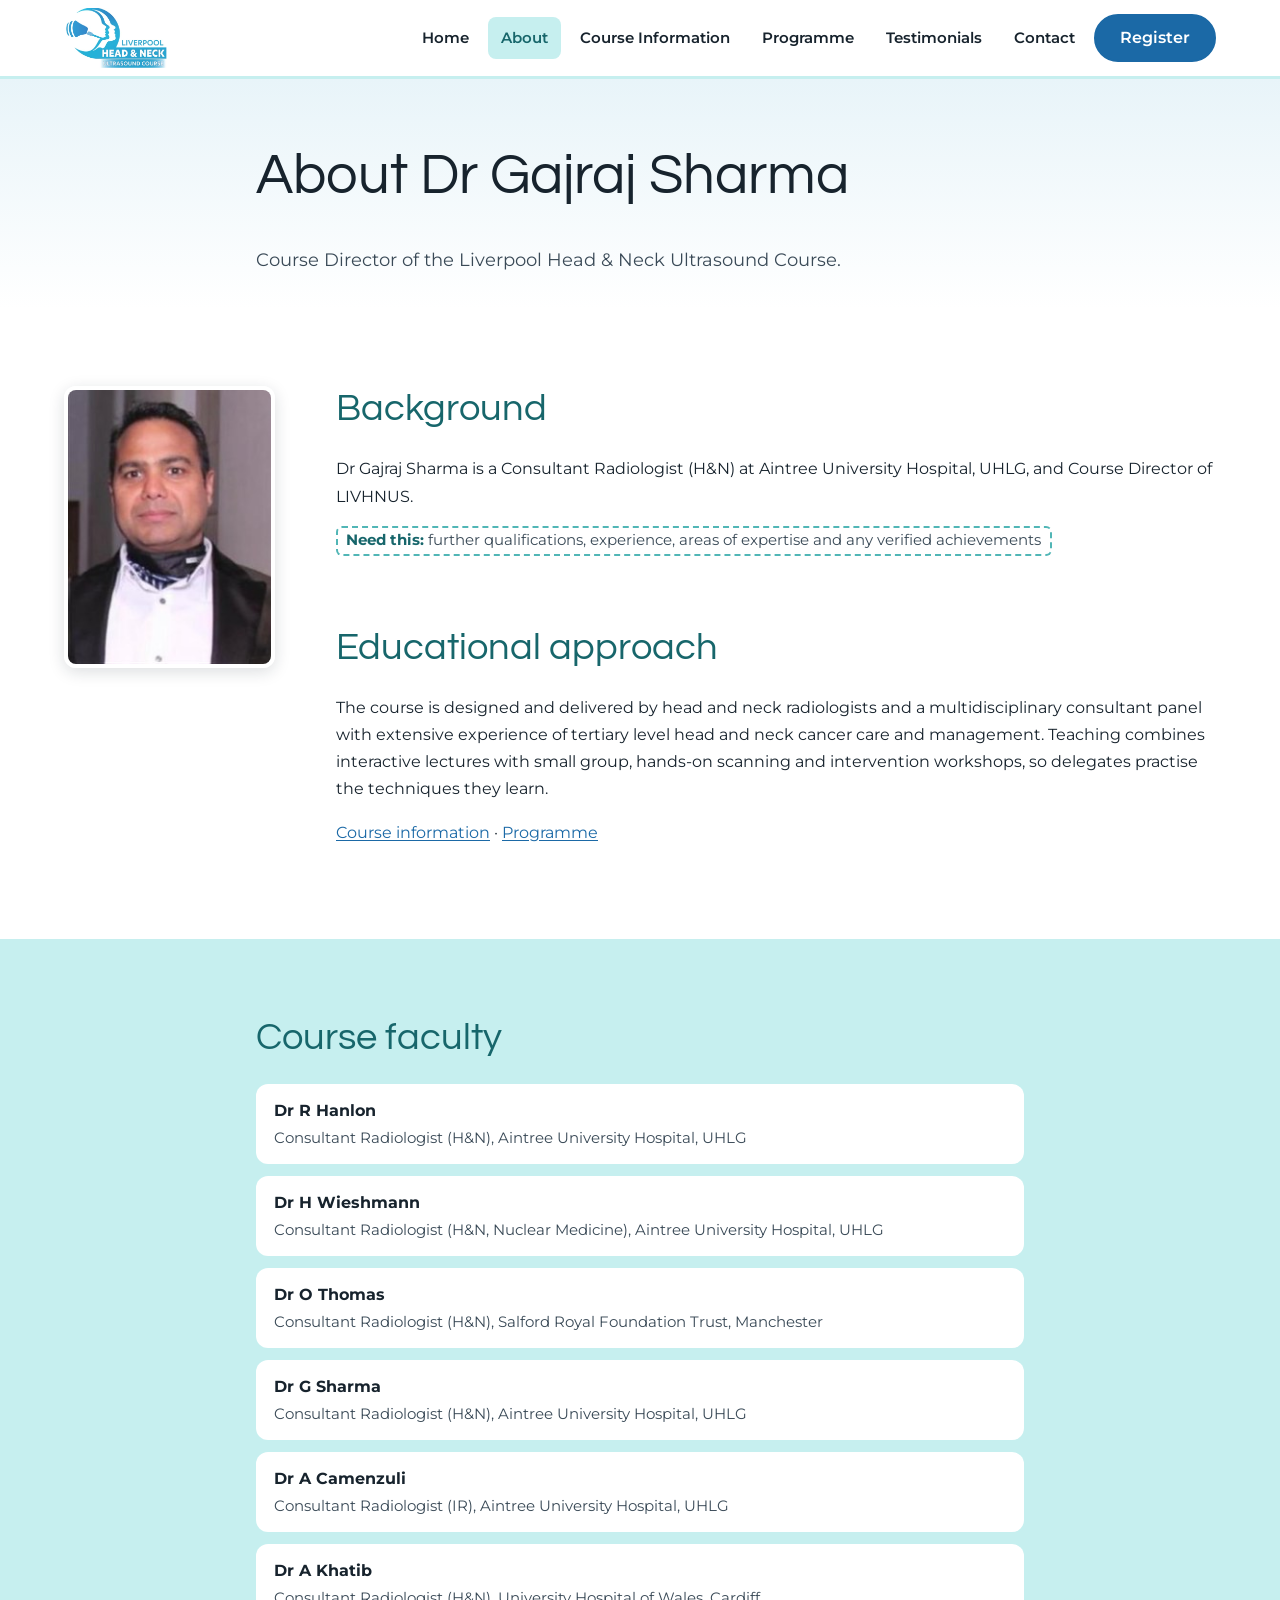
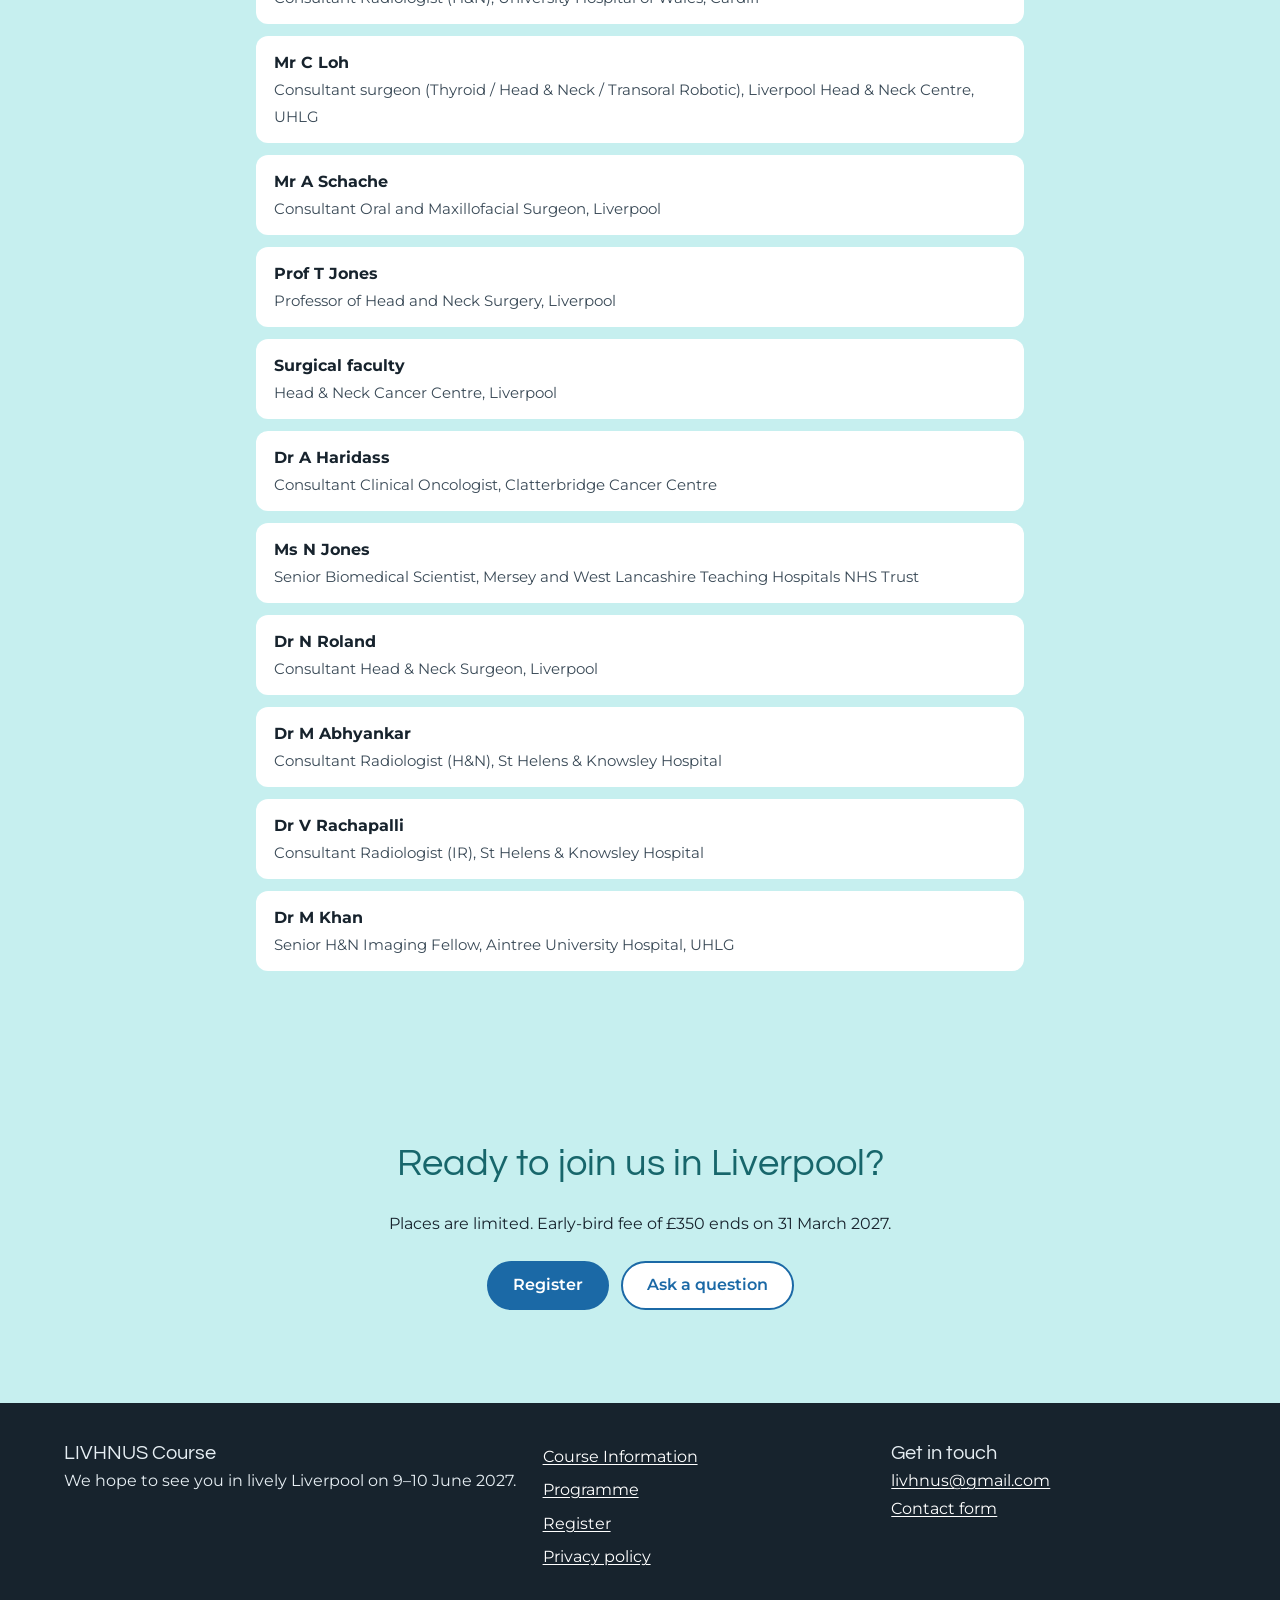
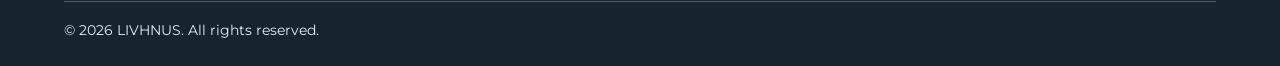
==== about/index.html @ 43c14c5c "Add files via upload" ====
<!DOCTYPE html>
<html lang="en-GB" class="no-js">
<head>
<meta charset="utf-8">
<meta name="viewport" content="width=device-width, initial-scale=1">
<title>About Dr Gajraj Sharma and the Faculty | LIVHNUS</title>
<meta name="description" content="Meet Dr Gajraj Sharma, Consultant Radiologist (H&amp;N) and Course Director of the Liverpool Head &amp; Neck Ultrasound Course, and the course faculty.">
<link rel="canonical" href="https://livhnus.com/about/">
<meta property="og:type" content="website">
<meta property="og:site_name" content="LIVHNUS">
<meta property="og:title" content="About Dr Gajraj Sharma and the Faculty | LIVHNUS">
<meta property="og:description" content="Meet Dr Gajraj Sharma, Consultant Radiologist (H&amp;N) and Course Director of the Liverpool Head &amp; Neck Ultrasound Course, and the course faculty.">
<meta property="og:url" content="https://livhnus.com/about/">
<meta property="og:image" content="https://livhnus.com/assets/images/og-image.jpg">
<meta property="og:image:alt" content="Liverpool Head &amp; Neck Ultrasound Course logo">
<meta name="twitter:card" content="summary_large_image">
<meta name="theme-color" content="#1b69a6">
<link rel="icon" type="image/png" href="../assets/images/favicon-192.png">
<link rel="apple-touch-icon" href="../assets/images/apple-touch-icon.png">
<link rel="preload" href="../assets/fonts/montserrat-latin-400-normal.woff2" as="font" type="font/woff2" crossorigin>
<link rel="preload" href="../assets/fonts/questrial-latin-400-normal.woff2" as="font" type="font/woff2" crossorigin>
<link rel="stylesheet" href="../assets/css/styles.css">

<script>document.documentElement.className='js';</script>
</head>
<body>
<a class="skip-link" href="#main">Skip to main content</a>
<header class="site-header">
  <div class="container header-inner">
    <a class="brand" href="../"><picture><source type="image/webp" srcset="../assets/images/logo-400.webp 400w, ../assets/images/logo-800.webp 800w" sizes="100px"><img class="brand-logo" src="../assets/images/logo-800.png" srcset="../assets/images/logo-400.png 400w, ../assets/images/logo-800.png 800w" sizes="100px" width="96" height="56" alt="Liverpool Head &amp; Neck Ultrasound Course logo" fetchpriority="high"></picture></a>
    <button class="nav-toggle" type="button" aria-expanded="false" aria-controls="site-nav">Menu</button>
    <nav id="site-nav" class="site-nav" aria-label="Main"><ul><li><a href="../">Home</a></li><li><a href="../about/" aria-current="page">About</a></li><li><a href="../course-information/">Course Information</a></li><li><a href="../programme/">Programme</a></li><li><a href="../testimonials/">Testimonials</a></li><li><a href="../contact/">Contact</a></li><li><a class="btn btn-primary nav-cta" href="../register/">Register</a></li></ul></nav>
  </div>
</header>
<main id="main">

<section class="page-head"><div class="container narrow"><h1>About Dr Gajraj Sharma</h1>
<p class="lead">Course Director of the Liverpool Head & Neck Ultrasound Course.</p></div></section>
<section class="section"><div class="container split">
<img class="portrait" src="../assets/images/dr-gajraj-sharma.jpg" width="211" height="285" alt="Portrait of Dr Gajraj Sharma">
<div>
<h2>Background</h2>
<p>Dr Gajraj Sharma is a Consultant Radiologist (H&amp;N) at Aintree University Hospital, UHLG, and Course Director of LIVHNUS.</p>
<p><span class="placeholder"><b>Need this:</b> further qualifications, experience, areas of expertise and any verified achievements</span></p>
<h2>Educational approach</h2>
<p>The course is designed and delivered by head and neck radiologists and a multidisciplinary consultant panel with extensive experience of tertiary level head and neck cancer care and management. Teaching combines interactive lectures with small group, hands-on scanning and intervention workshops, so delegates practise the techniques they learn.</p>
<p><a href="../course-information/">Course information</a> &middot; <a href="../programme/">Programme</a></p>
</div></div></section>
<section class="section aqua"><div class="container narrow">
<h2>Course faculty</h2>
<ul class="faculty-list"><li><strong>Dr R Hanlon</strong><span>Consultant Radiologist (H&amp;N), Aintree University Hospital, UHLG</span></li><li><strong>Dr H Wieshmann</strong><span>Consultant Radiologist (H&amp;N, Nuclear Medicine), Aintree University Hospital, UHLG</span></li><li><strong>Dr O Thomas</strong><span>Consultant Radiologist (H&amp;N), Salford Royal Foundation Trust, Manchester</span></li><li><strong>Dr G Sharma</strong><span>Consultant Radiologist (H&amp;N), Aintree University Hospital, UHLG</span></li><li><strong>Dr A Camenzuli</strong><span>Consultant Radiologist (IR), Aintree University Hospital, UHLG</span></li><li><strong>Dr A Khatib</strong><span>Consultant Radiologist (H&amp;N), University Hospital of Wales, Cardiff</span></li><li><strong>Mr C Loh</strong><span>Consultant surgeon (Thyroid / Head &amp; Neck / Transoral Robotic), Liverpool Head &amp; Neck Centre, UHLG</span></li><li><strong>Mr A Schache</strong><span>Consultant Oral and Maxillofacial Surgeon, Liverpool</span></li><li><strong>Prof T Jones</strong><span>Professor of Head and Neck Surgery, Liverpool</span></li><li><strong>Surgical faculty</strong><span>Head &amp; Neck Cancer Centre, Liverpool</span></li><li><strong>Dr A Haridass</strong><span>Consultant Clinical Oncologist, Clatterbridge Cancer Centre</span></li><li><strong>Ms N Jones</strong><span>Senior Biomedical Scientist, Mersey and West Lancashire Teaching Hospitals NHS Trust</span></li><li><strong>Dr N Roland</strong><span>Consultant Head &amp; Neck Surgeon, Liverpool</span></li><li><strong>Dr M Abhyankar</strong><span>Consultant Radiologist (H&amp;N), St Helens &amp; Knowsley Hospital</span></li><li><strong>Dr V Rachapalli</strong><span>Consultant Radiologist (IR), St Helens &amp; Knowsley Hospital</span></li><li><strong>Dr M Khan</strong><span>Senior H&amp;N Imaging Fellow, Aintree University Hospital, UHLG</span></li></ul>
</div></section>
<section class="section band"><div class="container narrow center">
<h2>Ready to join us in Liverpool?</h2>
<p>Places are limited. Early-bird fee of &pound;350 ends on 31 March 2027.</p>
<p class="actions"><a class="btn btn-primary" href="../register/">Register</a> <a class="btn btn-secondary" href="../contact/">Ask a question</a></p>
</div></section>

</main>
<footer class="site-footer">
  <div class="container footer-grid">
    <div>
      <p class="footer-brand">LIVHNUS Course</p>
      <p>We hope to see you in lively Liverpool on 9–10 June 2027.</p>
    </div>
    <nav aria-label="Footer">
      <ul class="footer-links">
        <li><a href="../course-information/">Course Information</a></li>
        <li><a href="../programme/">Programme</a></li>
        <li><a href="../register/">Register</a></li>
        <li><a href="../privacy-policy/">Privacy policy</a></li>
      </ul>
    </nav>
    <div>
      <p class="footer-brand">Get in touch</p>
      <p><a href="mailto:livhnus@gmail.com">livhnus@gmail.com</a><br><a href="../contact/">Contact form</a></p>
    </div>
  </div>
  <div class="container"><p class="copyright">&copy; <span data-year>2026</span> LIVHNUS. All rights reserved.</p></div>
</footer>
<script src="../assets/js/config.js"></script>
<script src="../assets/js/main.js"></script>
</body>
</html>
---- assets/css/styles.css ----
/* LIVHNUS shared styles.
   Brand source: the Canva design (Montserrat body, Questrial headings, aqua #c6efef and teal #51b6b6 sections,
   blues from the logo). Colours that carry text are deepened slightly so they pass WCAG AA contrast. */
@font-face{font-family:Montserrat;font-weight:400;font-style:normal;font-display:swap;src:url(../fonts/montserrat-latin-400-normal.woff2) format("woff2")}
@font-face{font-family:Montserrat;font-weight:600;font-style:normal;font-display:swap;src:url(../fonts/montserrat-latin-600-normal.woff2) format("woff2")}
@font-face{font-family:Montserrat;font-weight:700;font-style:normal;font-display:swap;src:url(../fonts/montserrat-latin-700-normal.woff2) format("woff2")}
@font-face{font-family:Questrial;font-weight:400;font-style:normal;font-display:swap;src:url(../fonts/questrial-latin-400-normal.woff2) format("woff2")}

:root{
  --aqua:#c6efef;          /* Canva section background */
  --aqua-soft:#e8f4f9;     /* Canva hero tint */
  --teal:#51b6b6;          /* Canva teal: accents and borders only (2.4:1 with white text) */
  --teal-deep:#1f7a7e;     /* teal for text-bearing bands (5.1:1 with white) */
  --teal-ink:#17666b;      /* teal headings on aqua */
  --blue:#2e86c8;          /* logo blue */
  --blue-deep:#1b69a6;     /* buttons and links (5.8:1 with white) */
  --text:#17232d;
  --text-muted:#3a4a57;
  --bg:#fff;
  --border:#b9dcdc;
    --font-body:Montserrat,system-ui,-apple-system,"Segoe UI",Roboto,Arial,sans-serif;
  --font-heading:Questrial,Montserrat,system-ui,-apple-system,"Segoe UI",Roboto,Arial,sans-serif;
  --radius:12px;
  --space:clamp(2.75rem,6vw,5rem);
}
*,*::before,*::after{box-sizing:border-box}
html{-webkit-text-size-adjust:100%}
body{margin:0;font:400 1rem/1.7 var(--font-body);color:var(--text);background:var(--bg)}
img{max-width:100%;height:auto;display:block}
h1,h2,h3{font-family:var(--font-heading);font-weight:400;line-height:1.2;color:var(--text);margin:0 0 .6em}
h1{font-size:clamp(2.1rem,5.2vw,3.5rem)}
h2{font-size:clamp(1.7rem,3.6vw,2.4rem);color:var(--teal-ink);margin-top:1.8em}
h3{font-size:1.2rem}
section>.container>h2:first-child,.split>div>h2:first-child{margin-top:0}
p,ul,ol,dl{margin:0 0 1em}
a{color:var(--blue-deep);text-underline-offset:.15em}
a:hover{color:var(--teal-ink)}
:focus-visible{outline:3px solid var(--blue-deep);outline-offset:3px;border-radius:3px}
.container{width:min(100% - 2.5rem,72rem);margin-inline:auto}
.narrow{max-width:48rem}
.center{text-align:center}
.muted{color:var(--text-muted)}
.skip-link{position:absolute;left:-999px;top:0;background:var(--blue-deep);color:#fff;padding:.75rem 1rem;z-index:100}
.skip-link:focus{left:0}

/* Header and navigation: without JS the nav is always visible */
.site-header{background:#fff;border-bottom:3px solid var(--aqua);position:sticky;top:0;z-index:50}
.header-inner{display:flex;flex-wrap:wrap;align-items:center;justify-content:space-between;gap:.5rem 1rem;padding-block:.5rem}
.brand{display:block;line-height:0}
.brand-logo{width:auto;height:52px}
.site-nav ul{list-style:none;margin:0;padding:0;display:flex;flex-wrap:wrap;gap:.25rem .4rem;align-items:center}
.site-nav a:not(.btn){display:block;padding:.5rem .8rem;color:var(--text);text-decoration:none;border-radius:8px;font-weight:600;font-size:.95rem}
.site-nav a:not(.btn):hover{background:var(--aqua)}
.site-nav a[aria-current="page"]:not(.btn){background:var(--aqua);color:var(--teal-ink)}
.nav-toggle{display:none}
.js .nav-toggle{display:inline-block;background:#fff;border:2px solid var(--teal);border-radius:8px;padding:.5rem 1rem;font:600 .95rem var(--font-body);color:var(--text);cursor:pointer}
.js .site-nav{display:none;width:100%}
.js .site-nav.open{display:block}
.js .site-nav ul{flex-direction:column;align-items:stretch;padding-bottom:.75rem}
@media (min-width:62em){
  .brand-logo{height:60px}
  .js .nav-toggle{display:none}
  .js .site-nav,.js .site-nav.open{display:block;width:auto}
  .js .site-nav ul{flex-direction:row;align-items:center;padding:0}
}

/* Buttons */
.btn{display:inline-block;padding:.75rem 1.5rem;border-radius:999px;font-weight:600;text-decoration:none;border:2px solid var(--blue-deep);text-align:center;line-height:1.3}
.btn-primary{background:var(--blue-deep);color:#fff}
.btn-primary:hover{background:var(--teal-deep);border-color:var(--teal-deep);color:#fff}
.btn-secondary{background:#fff;color:var(--blue-deep)}
.btn-secondary:hover{background:var(--aqua);color:var(--text)}
.actions{display:flex;flex-wrap:wrap;gap:.75rem;margin-top:1.5rem}
.center .actions{justify-content:center}

/* Layout */
.section{padding-block:var(--space)}
.aqua,.band{background:var(--aqua)}
.page-head{padding-block:clamp(2.5rem,6vw,4rem) 1rem;background:linear-gradient(var(--aqua-soft),#fff)}
.lead{font-size:1.15rem;color:var(--text-muted);max-width:42rem}
.hero{padding-block:clamp(2rem,5vw,4rem);background:#fff} /* plain white: the logo file has a white background */
.hero-grid,.split{display:grid;gap:2rem;align-items:center}
.hero-meta{margin:1.25rem 0}
.hero-logo{justify-self:center;max-width:30rem;width:100%}
@media (min-width:52em){.benefit-grid{grid-template-columns:repeat(3,1fr)}.hero-grid{grid-template-columns:1.1fr .9fr}.split{grid-template-columns:15rem 1fr;align-items:start}}
.portrait{border-radius:var(--radius);width:211px;height:auto;border:4px solid #fff;box-shadow:0 4px 16px rgba(23,35,45,.15)}

.mission .statement{font:400 1.35rem/1.4 var(--font-heading);color:var(--teal-ink);margin-top:1.5rem}
.signoff{font-weight:600}
.benefits-title{margin-top:2.5rem}
.benefit-grid{list-style:none;padding:0;margin:0 0 2rem;display:grid;gap:1.25rem;grid-template-columns:repeat(auto-fit,minmax(15rem,1fr))}
.benefit{background:#fff;border:2px solid var(--blue);border-radius:16px;padding:1.4rem;box-shadow:0 6px 18px rgba(46,134,200,.18)}
.benefit h3{font-family:var(--font-body);font-weight:700;font-size:1.02rem;margin-bottom:.4em}
.benefit p{margin:0;font-size:.95rem}
.offer{background:#fff;border-radius:16px;padding:1.5rem;text-align:center;border:2px solid var(--teal)}
.offer .actions{justify-content:center}
.offer-note{background:var(--aqua);padding:1rem 1.25rem;border-radius:var(--radius)}

.faculty-band{background:var(--teal-deep);color:#fff;text-align:center}
.faculty-band h2{color:#fff;margin-top:0}
.faculty-card{background:#fff;color:var(--text);max-width:18rem;margin-inline:auto;border-radius:20px;padding:1.5rem}
.faculty-card img{width:140px;height:140px;object-fit:cover;object-position:center 20%;border-radius:50%;border:5px solid #fff;box-shadow:0 0 0 3px var(--teal);margin:-3.5rem auto 1rem;background:#fff}
.faculty-card h3{margin-bottom:.2em}
.faculty-band .container{padding-top:2rem}

.card-grid,.two-col{display:grid;gap:1.25rem;grid-template-columns:repeat(auto-fit,minmax(16rem,1fr))}
.card{background:#fff;border:2px solid var(--border);border-radius:var(--radius);padding:1.4rem;margin:0}
.card footer{color:var(--text-muted);font-size:.95rem}
.two-col{margin-bottom:1.5rem}
.facts{border-top:2px solid var(--aqua)}
.facts>div{display:grid;gap:.2rem 1.5rem;padding:.9rem 0;border-bottom:2px solid var(--aqua)}
.facts dt{font-weight:700;color:var(--teal-ink)}
.facts dd{margin:0}
@media (min-width:40em){.facts>div{grid-template-columns:9rem 1fr}}
.check{list-style:none;padding:0}
.check li{padding-left:1.8rem;position:relative;margin-bottom:.5rem}
.check li::before{content:"";position:absolute;left:.15rem;top:.55em;width:.55rem;height:.55rem;border-radius:50%;background:var(--teal)}
details{border-bottom:2px solid #fff;padding:.9rem 0}
summary{cursor:pointer;font-weight:600}
details p{margin:.6rem 0 0}
.faculty-list{list-style:none;padding:0;display:grid;gap:.75rem}
.faculty-list li{background:#fff;border-radius:var(--radius);padding:.8rem 1.1rem}
.faculty-list strong{display:block}
.faculty-list span{color:var(--text-muted);font-size:.95rem}

/* Timetable */
.table-wrap{overflow-x:auto;margin-bottom:1.5rem}
.timetable{width:100%;border-collapse:collapse}
.timetable caption{text-align:left;font-weight:700;padding-bottom:.5rem;color:var(--teal-ink)}
.timetable th,.timetable td{text-align:left;vertical-align:top;padding:.7rem .75rem;border-bottom:1px solid var(--border)}
.timetable thead th{background:var(--aqua);font-size:.9rem}
.timetable tbody th{white-space:nowrap;font-weight:600;font-size:.9rem;width:7.5rem}
.timetable .speaker,.timetable .detail{display:block;color:var(--text-muted);font-size:.92rem}
.timetable .break td,.timetable .break th{background:var(--aqua-soft);color:var(--text-muted)}
.timetable .break strong{font-weight:400}

/* Placeholders: "Need this: ..." labels. Dashed outline so none can reach launch unnoticed */
.placeholder{display:inline-block;background:#fff;color:var(--text-muted);border:2px dashed var(--teal);padding:.1em .55em;border-radius:6px;font-size:.95em;line-height:1.5}
.placeholder b{color:var(--teal-ink);font-weight:700}
.notice{border-left:4px solid var(--teal);background:var(--aqua-soft);padding:.75rem 1rem;border-radius:0 var(--radius) var(--radius) 0}

/* Embedded Google Forms */
.form-block{margin:1.5rem 0 2rem}
.form-embed iframe{width:100%;height:1400px;border:0;display:block;background:#fff}
@media (min-width:52em){.form-embed iframe{height:1150px}}
.form-fallback{margin-top:.75rem;color:var(--text-muted)}

/* Footer */
.site-footer{background:var(--text);color:#e6eef3;padding-block:2.5rem 1.5rem}
.site-footer a{color:#fff}
.footer-grid{display:grid;gap:1.5rem}
@media (min-width:52em){.footer-grid{grid-template-columns:1.4fr 1fr 1fr}}
.footer-brand{font:400 1.25rem var(--font-heading);margin:0 0 .3rem}
.footer-links{list-style:none;padding:0;margin:0}
.footer-links li{margin-bottom:.4rem}
.copyright{border-top:1px solid rgba(255,255,255,.25);padding-top:1rem;margin:1.5rem 0 0;font-size:.9rem}

@media (prefers-reduced-motion:reduce){*{animation:none!important;transition:none!important;scroll-behavior:auto!important}}
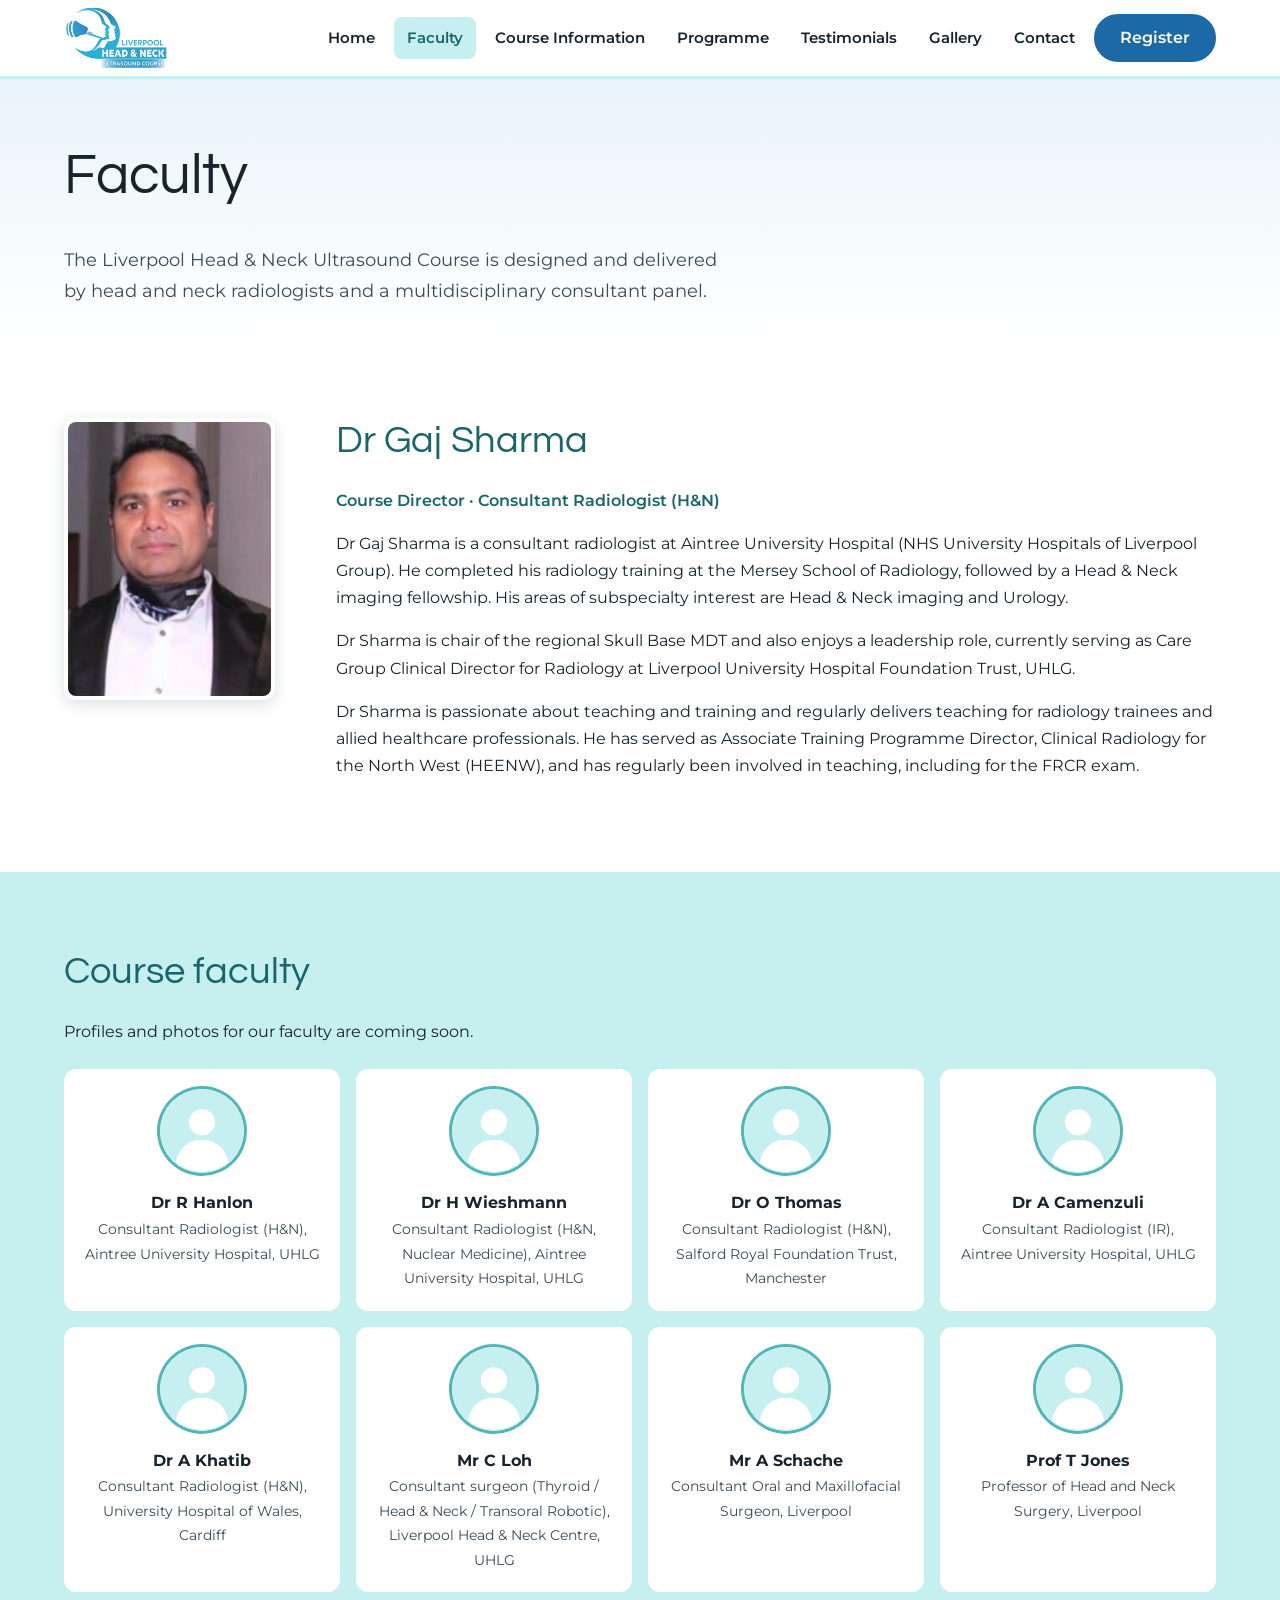
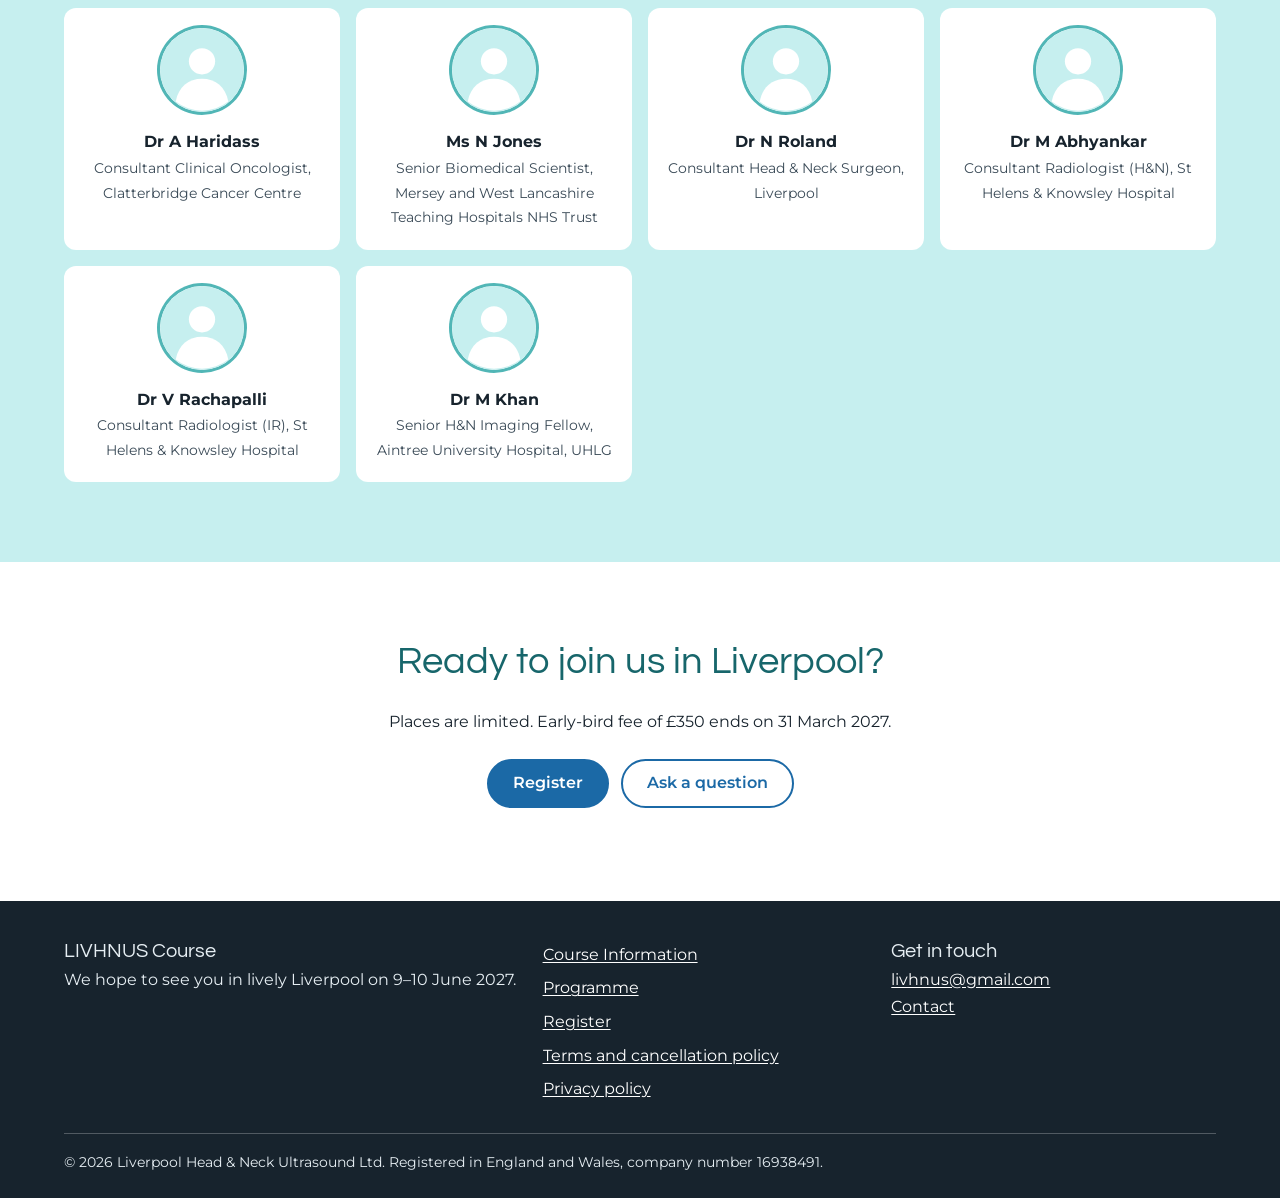
==== commit 0fa69209: "Add files via upload" ====
--- a/about/index.html
+++ b/about/index.html
@@ -1,84 +1,5 @@
 <!DOCTYPE html>
-<html lang="en-GB" class="no-js">
-<head>
-<meta charset="utf-8">
-<meta name="viewport" content="width=device-width, initial-scale=1">
-<title>About Dr Gajraj Sharma and the Faculty | LIVHNUS</title>
-<meta name="description" content="Meet Dr Gajraj Sharma, Consultant Radiologist (H&amp;N) and Course Director of the Liverpool Head &amp; Neck Ultrasound Course, and the course faculty.">
-<link rel="canonical" href="https://livhnus.com/about/">
-<meta property="og:type" content="website">
-<meta property="og:site_name" content="LIVHNUS">
-<meta property="og:title" content="About Dr Gajraj Sharma and the Faculty | LIVHNUS">
-<meta property="og:description" content="Meet Dr Gajraj Sharma, Consultant Radiologist (H&amp;N) and Course Director of the Liverpool Head &amp; Neck Ultrasound Course, and the course faculty.">
-<meta property="og:url" content="https://livhnus.com/about/">
-<meta property="og:image" content="https://livhnus.com/assets/images/og-image.jpg">
-<meta property="og:image:alt" content="Liverpool Head &amp; Neck Ultrasound Course logo">
-<meta name="twitter:card" content="summary_large_image">
-<meta name="theme-color" content="#1b69a6">
-<link rel="icon" type="image/png" href="../assets/images/favicon-192.png">
-<link rel="apple-touch-icon" href="../assets/images/apple-touch-icon.png">
-<link rel="preload" href="../assets/fonts/montserrat-latin-400-normal.woff2" as="font" type="font/woff2" crossorigin>
-<link rel="preload" href="../assets/fonts/questrial-latin-400-normal.woff2" as="font" type="font/woff2" crossorigin>
-<link rel="stylesheet" href="../assets/css/styles.css">
-
-<script>document.documentElement.className='js';</script>
-</head>
-<body>
-<a class="skip-link" href="#main">Skip to main content</a>
-<header class="site-header">
-  <div class="container header-inner">
-    <a class="brand" href="../"><picture><source type="image/webp" srcset="../assets/images/logo-400.webp 400w, ../assets/images/logo-800.webp 800w" sizes="100px"><img class="brand-logo" src="../assets/images/logo-800.png" srcset="../assets/images/logo-400.png 400w, ../assets/images/logo-800.png 800w" sizes="100px" width="96" height="56" alt="Liverpool Head &amp; Neck Ultrasound Course logo" fetchpriority="high"></picture></a>
-    <button class="nav-toggle" type="button" aria-expanded="false" aria-controls="site-nav">Menu</button>
-    <nav id="site-nav" class="site-nav" aria-label="Main"><ul><li><a href="../">Home</a></li><li><a href="../about/" aria-current="page">About</a></li><li><a href="../course-information/">Course Information</a></li><li><a href="../programme/">Programme</a></li><li><a href="../testimonials/">Testimonials</a></li><li><a href="../contact/">Contact</a></li><li><a class="btn btn-primary nav-cta" href="../register/">Register</a></li></ul></nav>
-  </div>
-</header>
-<main id="main">
-
-<section class="page-head"><div class="container narrow"><h1>About Dr Gajraj Sharma</h1>
-<p class="lead">Course Director of the Liverpool Head & Neck Ultrasound Course.</p></div></section>
-<section class="section"><div class="container split">
-<img class="portrait" src="../assets/images/dr-gajraj-sharma.jpg" width="211" height="285" alt="Portrait of Dr Gajraj Sharma">
-<div>
-<h2>Background</h2>
-<p>Dr Gajraj Sharma is a Consultant Radiologist (H&amp;N) at Aintree University Hospital, UHLG, and Course Director of LIVHNUS.</p>
-<p><span class="placeholder"><b>Need this:</b> further qualifications, experience, areas of expertise and any verified achievements</span></p>
-<h2>Educational approach</h2>
-<p>The course is designed and delivered by head and neck radiologists and a multidisciplinary consultant panel with extensive experience of tertiary level head and neck cancer care and management. Teaching combines interactive lectures with small group, hands-on scanning and intervention workshops, so delegates practise the techniques they learn.</p>
-<p><a href="../course-information/">Course information</a> &middot; <a href="../programme/">Programme</a></p>
-</div></div></section>
-<section class="section aqua"><div class="container narrow">
-<h2>Course faculty</h2>
-<ul class="faculty-list"><li><strong>Dr R Hanlon</strong><span>Consultant Radiologist (H&amp;N), Aintree University Hospital, UHLG</span></li><li><strong>Dr H Wieshmann</strong><span>Consultant Radiologist (H&amp;N, Nuclear Medicine), Aintree University Hospital, UHLG</span></li><li><strong>Dr O Thomas</strong><span>Consultant Radiologist (H&amp;N), Salford Royal Foundation Trust, Manchester</span></li><li><strong>Dr G Sharma</strong><span>Consultant Radiologist (H&amp;N), Aintree University Hospital, UHLG</span></li><li><strong>Dr A Camenzuli</strong><span>Consultant Radiologist (IR), Aintree University Hospital, UHLG</span></li><li><strong>Dr A Khatib</strong><span>Consultant Radiologist (H&amp;N), University Hospital of Wales, Cardiff</span></li><li><strong>Mr C Loh</strong><span>Consultant surgeon (Thyroid / Head &amp; Neck / Transoral Robotic), Liverpool Head &amp; Neck Centre, UHLG</span></li><li><strong>Mr A Schache</strong><span>Consultant Oral and Maxillofacial Surgeon, Liverpool</span></li><li><strong>Prof T Jones</strong><span>Professor of Head and Neck Surgery, Liverpool</span></li><li><strong>Surgical faculty</strong><span>Head &amp; Neck Cancer Centre, Liverpool</span></li><li><strong>Dr A Haridass</strong><span>Consultant Clinical Oncologist, Clatterbridge Cancer Centre</span></li><li><strong>Ms N Jones</strong><span>Senior Biomedical Scientist, Mersey and West Lancashire Teaching Hospitals NHS Trust</span></li><li><strong>Dr N Roland</strong><span>Consultant Head &amp; Neck Surgeon, Liverpool</span></li><li><strong>Dr M Abhyankar</strong><span>Consultant Radiologist (H&amp;N), St Helens &amp; Knowsley Hospital</span></li><li><strong>Dr V Rachapalli</strong><span>Consultant Radiologist (IR), St Helens &amp; Knowsley Hospital</span></li><li><strong>Dr M Khan</strong><span>Senior H&amp;N Imaging Fellow, Aintree University Hospital, UHLG</span></li></ul>
-</div></section>
-<section class="section band"><div class="container narrow center">
-<h2>Ready to join us in Liverpool?</h2>
-<p>Places are limited. Early-bird fee of &pound;350 ends on 31 March 2027.</p>
-<p class="actions"><a class="btn btn-primary" href="../register/">Register</a> <a class="btn btn-secondary" href="../contact/">Ask a question</a></p>
-</div></section>
-
-</main>
-<footer class="site-footer">
-  <div class="container footer-grid">
-    <div>
-      <p class="footer-brand">LIVHNUS Course</p>
-      <p>We hope to see you in lively Liverpool on 9–10 June 2027.</p>
-    </div>
-    <nav aria-label="Footer">
-      <ul class="footer-links">
-        <li><a href="../course-information/">Course Information</a></li>
-        <li><a href="../programme/">Programme</a></li>
-        <li><a href="../register/">Register</a></li>
-        <li><a href="../privacy-policy/">Privacy policy</a></li>
-      </ul>
-    </nav>
-    <div>
-      <p class="footer-brand">Get in touch</p>
-      <p><a href="mailto:livhnus@gmail.com">livhnus@gmail.com</a><br><a href="../contact/">Contact form</a></p>
-    </div>
-  </div>
-  <div class="container"><p class="copyright">&copy; <span data-year>2026</span> LIVHNUS. All rights reserved.</p></div>
-</footer>
-<script src="../assets/js/config.js"></script>
-<script src="../assets/js/main.js"></script>
-</body>
-</html>
+<html lang="en-GB"><head><meta charset="utf-8"><title>Faculty | LIVHNUS</title>
+<meta name="robots" content="noindex"><link rel="canonical" href="https://livhnus.com/faculty/">
+<meta http-equiv="refresh" content="0; url=../faculty/"></head>
+<body><p>This page has moved to the <a href="../faculty/">Faculty page</a>.</p></body></html>
